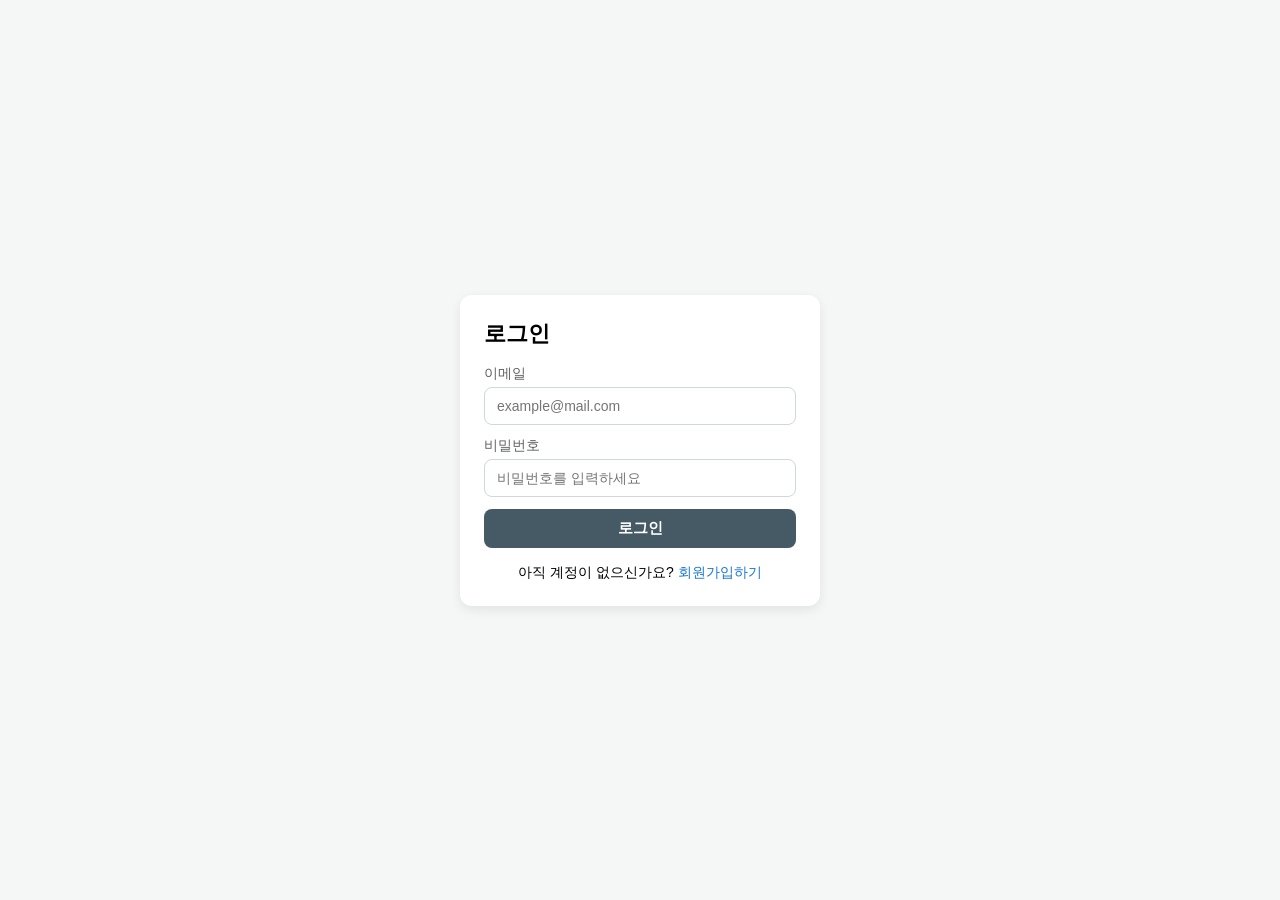
==== src/pages/login.html @ d4173e61 "1st" ====
<!DOCTYPE html>
<html lang="ko">
  <head>
    <meta charset="UTF-8" />
    <title>ModuFit 로그인</title>
    <link rel="stylesheet" href="../styles/style.css" />
    <link rel="stylesheet" href="../styles/auth.css" />
  </head>
  <body>
    <div class="auth-container">
      <div class="card auth-card">
        <div class="auth-title">로그인</div>

        <div id="login-error" class="message-error" style="display: none"></div>

        <div class="auth-input">
          <label for="login-email">이메일</label>
          <input id="login-email" type="email" placeholder="example@mail.com" />
        </div>

        <div class="auth-input">
          <label for="login-password">비밀번호</label>
          <input
            id="login-password"
            type="password"
            placeholder="비밀번호를 입력하세요"
          />
        </div>

        <button id="login-btn" class="auth-button">로그인</button>

        <div class="auth-footer">
          아직 계정이 없으신가요?
          <a href="register.html">회원가입하기</a>
        </div>
      </div>
    </div>

    <script src="../styles/index.js"></script>
  </body>
</html>
---- src/styles/style.css ----
/* 기본 스타일 초기화 */
* {
    box-sizing: border-box;
    margin: 0;
    padding: 0;
    font-family: 'Malgun Gothic', '맑은 고딕', sans-serif;
}

body {
    background-color: #f4f7f6;
    display: flex;
    justify-content: center;
    align-items: center;
    min-height: 100vh;
}

#app-container {
    width: 1000px; /* 템플릿 크기 */
    height: 700px;
    background-color: #ffffff;
    border: 1px solid #ddd;
    border-radius: 8px;
    box-shadow: 0 4px 12px rgba(0, 0, 0, 0.1);
    display: flex;
    flex-direction: column;
    overflow: hidden;
}

/* 1. 헤더 (상단 바) */
#header {
    display: flex;
    justify-content: space-between;
    align-items: center;
    background-color: #4a4d55; /* 어두운 회색 */
    color: white;
    padding: 15px 20px;
}

.logo {
    font-size: 24px;
    font-weight: bold;
}

.logout-btn {
    background-color: #7a7a7a;
    color: white;
    border: none;
    padding: 8px 15px;
    border-radius: 4px;
    cursor: pointer;
    font-size: 14px;
    transition: background-color 0.2s;
}

.logout-btn:hover {
    background-color: #616161;
}

/* 2. 메인 컨텐츠 영역 */
#main-content {
    display: flex;
    flex: 1; /* 남은 공간 모두 사용 */
    overflow: hidden;
}

/* 3. 사이드바 (좌측) */
#sidebar {
    width: 250px;
    border-right: 1px solid #ddd;
    background-color: #f8f8f8;
    display: flex;
    flex-direction: column;
    overflow-y: auto;
}

.menu-section, .chat-section {
    padding: 15px 0;
    border-bottom: 1px solid #eee;
}

.section-title {
    font-size: 16px;
    font-weight: bold;
    color: #333;
    padding: 0 15px 10px;
}

#sidebar ul {
    list-style: none;
}

.menu-item, .chat-item {
    padding: 10px 15px;
    cursor: pointer;
    transition: background-color 0.2s;
    font-size: 15px;
    color: #555;
}

.menu-item:hover, .chat-item:hover {
    background-color: #e9e9e9;
}

.menu-item.active, .chat-item.active {
    background-color: #e0e0e0;
    color: #333;
    font-weight: bold;
}

/* 채팅 목록의 '내 채팅' 섹션은 이미지처럼 배경색이 다름 */
.chat-section {
    background-color: #f0f0f0; /* 밝은 회색으로 강조 */
    border-top: 1px solid #ddd;
}
.chat-section .section-title {
    color: #4a4d55;
    font-weight: bold;
}

/* 사용자 정보 하단 영역 */
.user-info {
    margin-top: auto; /* 하단에 붙이기 */
    padding: 15px;
    border-top: 1px solid #ddd;
    background-color: #ffffff;
    display: flex;
    align-items: center;
}

.user-icon {
    font-size: 24px;
    color: #8bc34a; /* 연두색 */
    margin-right: 10px;
}

.username {
    font-weight: bold;
    color: #333;
}

#main-area {
    flex: 1;
    display: flex;
    flex-direction: column;
    background-color: #ffffff;
}
---- src/styles/auth.css ----
.auth-container {
  min-height: 100vh;
  display: flex;
  justify-content: center;
  align-items: center;
}

.card {
  background-color: #ffffff;
  border-radius: 12px;
  padding: 24px;
  box-shadow: 0 4px 12px rgba(0, 0, 0, 0.08);
}

.auth-card {
  width: 360px;
}

.auth-title {
  font-size: 22px;
  font-weight: 600;
  margin-bottom: 16px;
}

.auth-input {
  width: 100%;
  margin-bottom: 12px;
}

.auth-input label {
  display: block;
  font-size: 14px;
  margin-bottom: 4px;
  color: #616161;
}

.auth-input input {
  width: 100%;
  padding: 10px 12px;
  border-radius: 8px;
  border: 1px solid #cfd8dc;
  font-size: 14px;
}

.auth-button {
  width: 100%;
  padding: 10px 0;
  border-radius: 8px;
  border: none;
  color: #ffffff;
  font-size: 15px;
  font-weight: 600;
  background-color: #455a64;
  cursor: pointer;
}

.auth-button:disabled {
  background-color: #b0bec5;
  cursor: not-allowed;
}

.auth-footer {
  margin-top: 16px;
  font-size: 14px;
  text-align: center;
}

.auth-footer a {
  color: #1976d2;
  text-decoration: none;
}

.message-error {
  color: #f44336;
  margin-bottom: 8px;
  font-size: 14px;
}

.message-success {
  color: #4caf50;
  margin-bottom: 8px;
  font-size: 14px;
}
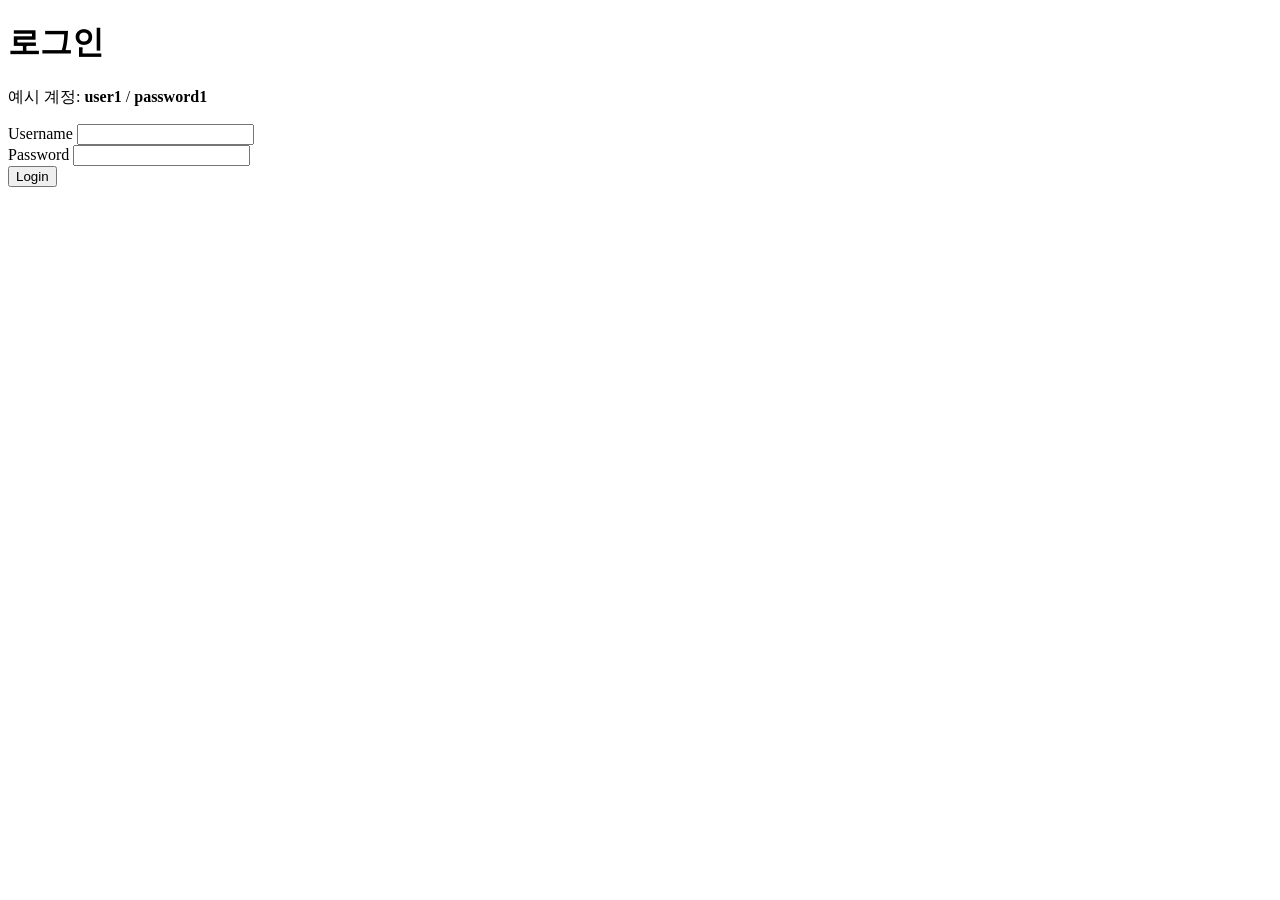
==== commit 48f1ad57: "add_logIn(jwt)" ====
--- a/src/pages/login.html
+++ b/src/pages/login.html
@@ -1,41 +1,28 @@
-<!DOCTYPE html>
+<!doctype html>
 <html lang="ko">
-  <head>
-    <meta charset="UTF-8" />
-    <title>ModuFit 로그인</title>
-    <link rel="stylesheet" href="../styles/style.css" />
-    <link rel="stylesheet" href="../styles/auth.css" />
-  </head>
-  <body>
-    <div class="auth-container">
-      <div class="card auth-card">
-        <div class="auth-title">로그인</div>
+<head>
+  <meta charset="utf-8" />
+  <title>JWT Login</title>
+</head>
+<body>
+  <h1>로그인</h1>
 
-        <div id="login-error" class="message-error" style="display: none"></div>
+  <p>예시 계정: <b>user1</b> / <b>password1</b></p>
 
-        <div class="auth-input">
-          <label for="login-email">이메일</label>
-          <input id="login-email" type="email" placeholder="example@mail.com" />
-        </div>
+  <form id="loginForm">
+    <div>
+      <label>Username</label>
+      <input id="username" required />
+    </div>
+    <div>
+      <label>Password</label>
+      <input id="password" type="password" required />
+    </div>
+    <button type="submit">Login</button>
+  </form>
 
-        <div class="auth-input">
-          <label for="login-password">비밀번호</label>
-          <input
-            id="login-password"
-            type="password"
-            placeholder="비밀번호를 입력하세요"
-          />
-        </div>
+  <pre id="result"></pre>
 
-        <button id="login-btn" class="auth-button">로그인</button>
-
-        <div class="auth-footer">
-          아직 계정이 없으신가요?
-          <a href="register.html">회원가입하기</a>
-        </div>
-      </div>
-    </div>
-
-    <script src="../styles/index.js"></script>
-  </body>
+  <script type="module" src="./js/app.js"></script>
+</body>
 </html>
